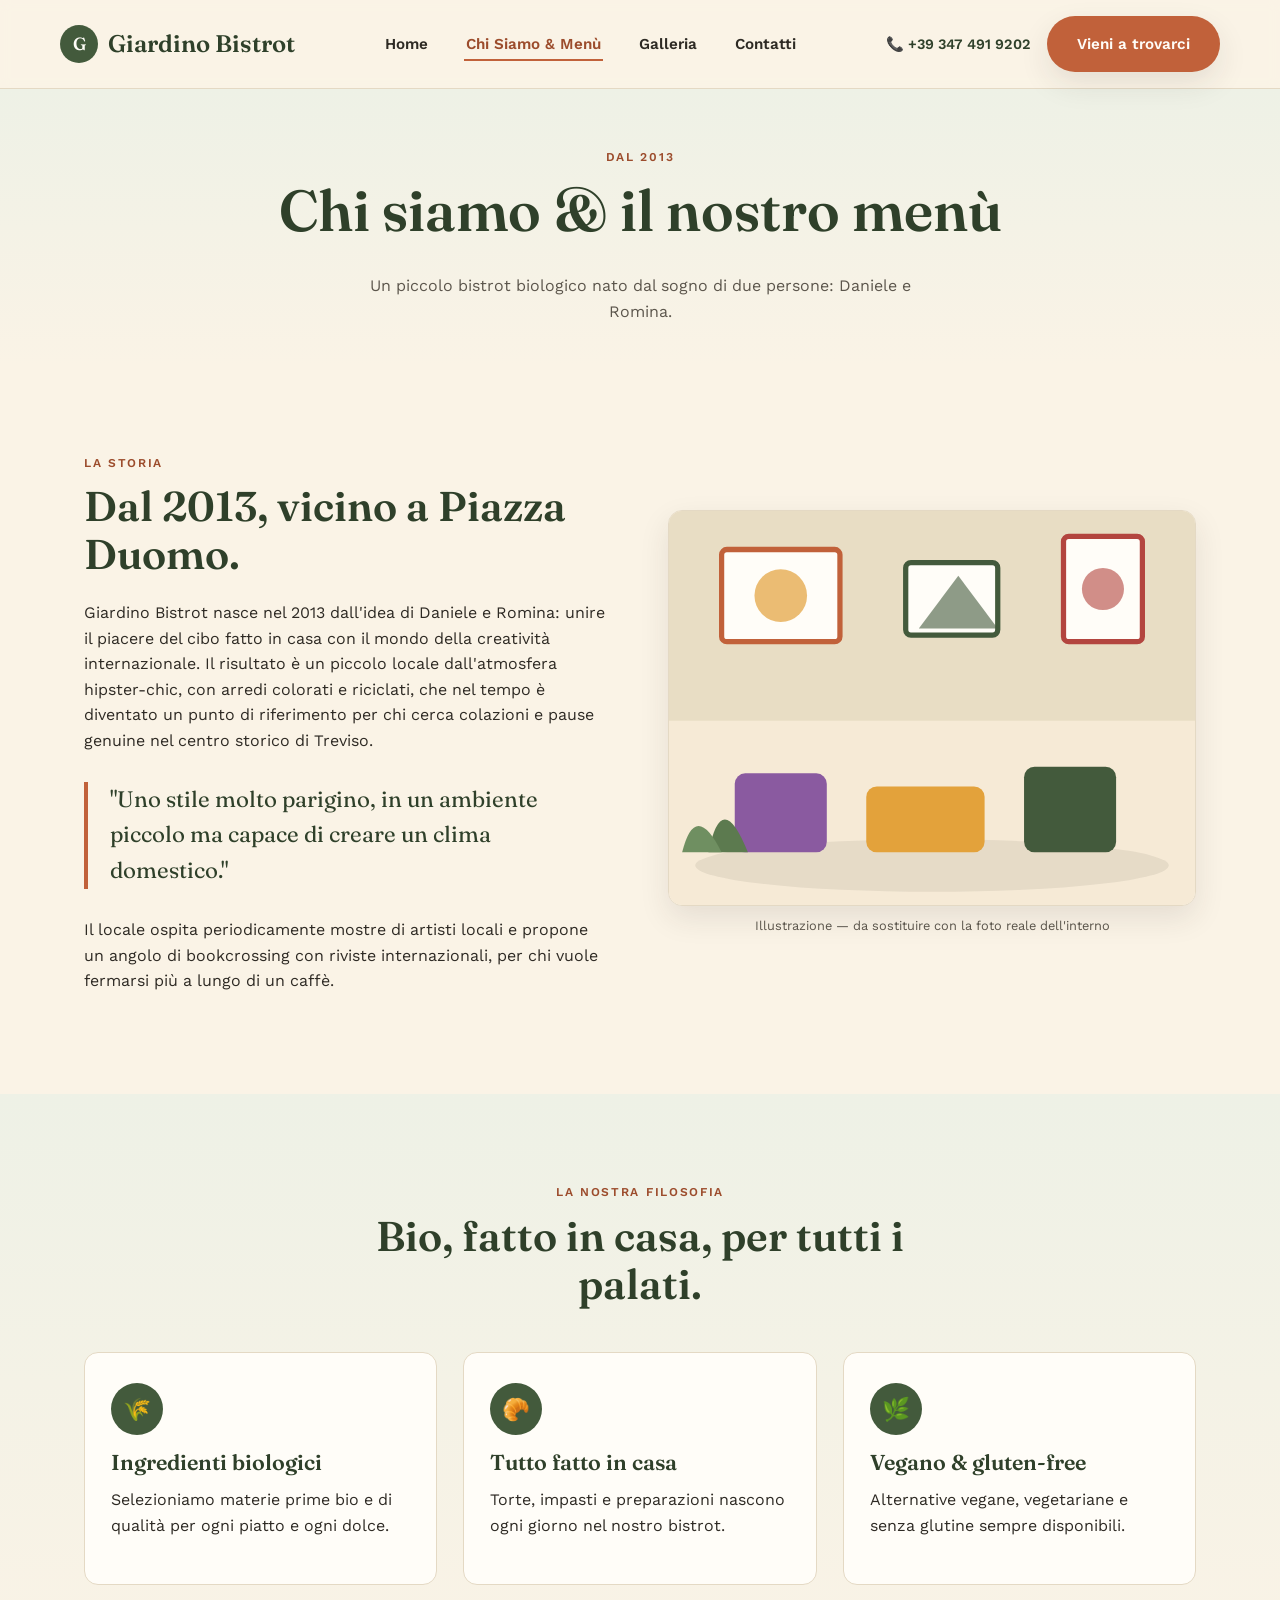
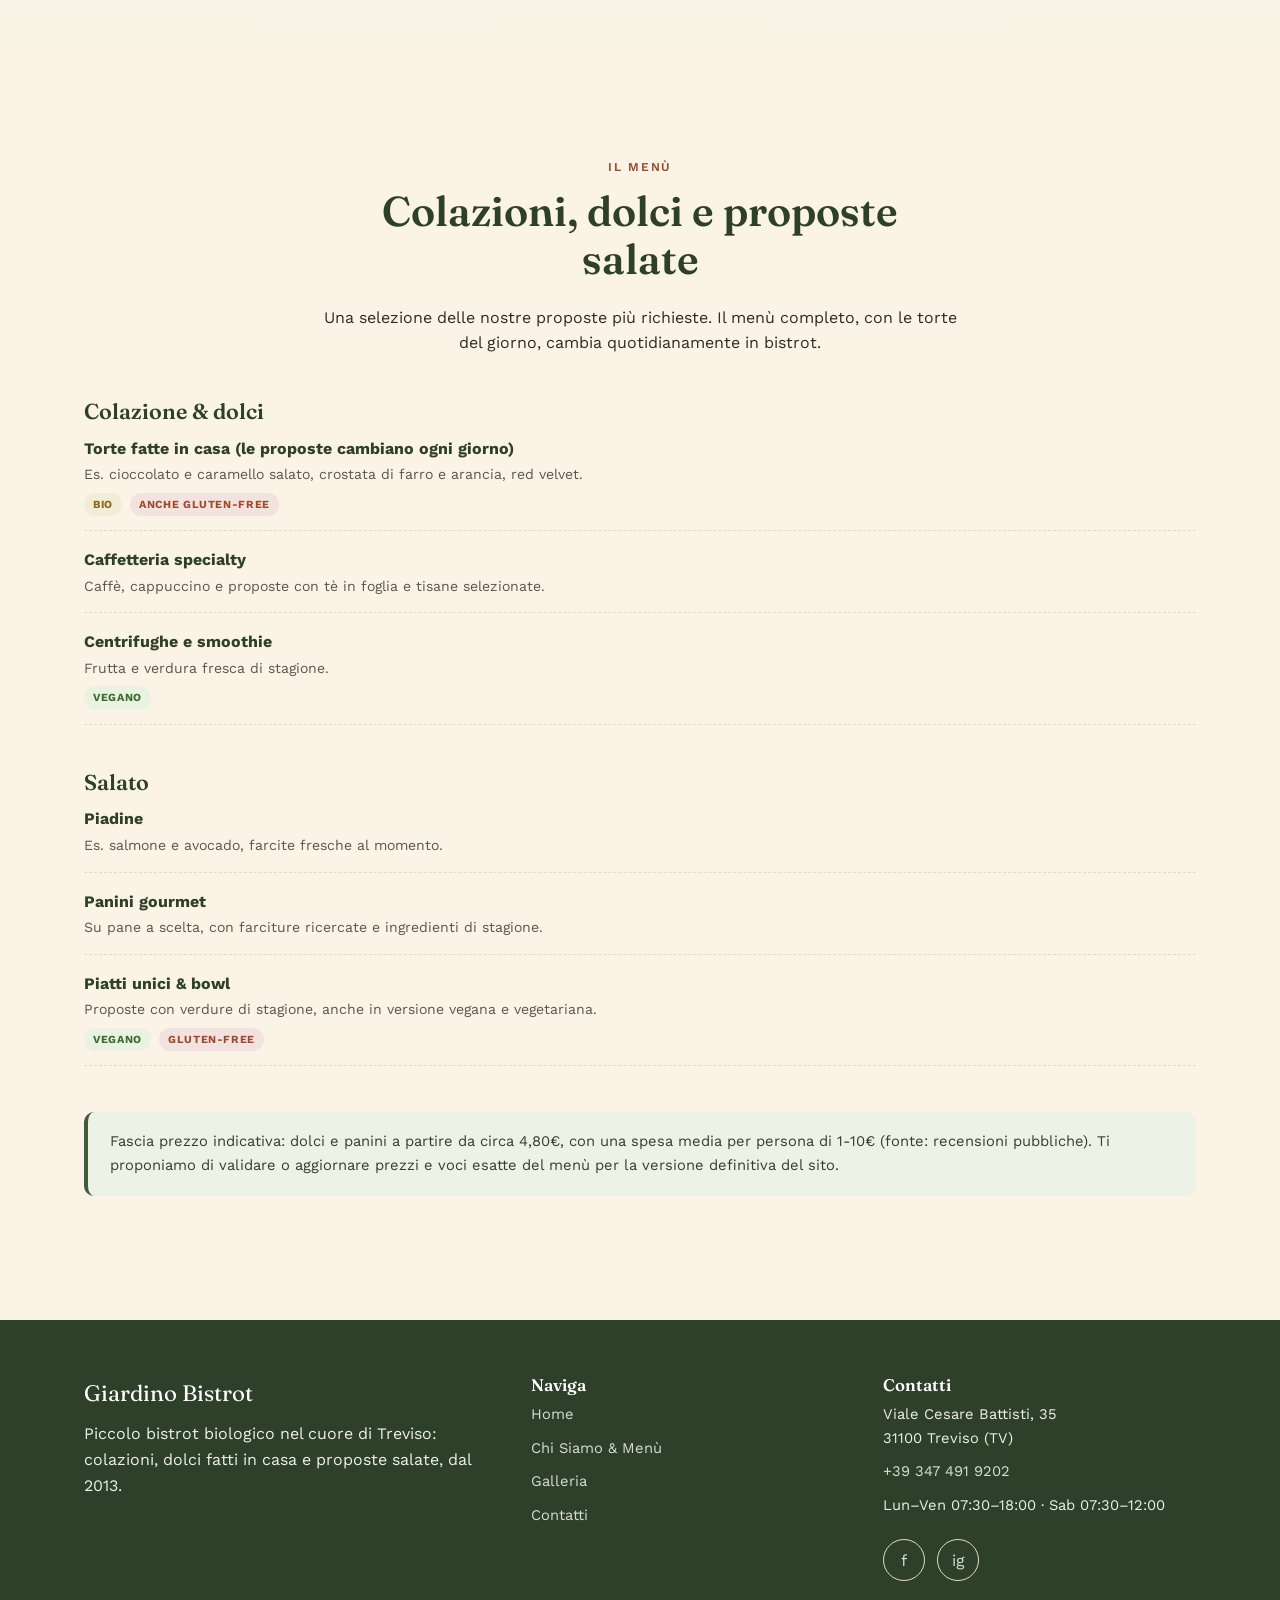
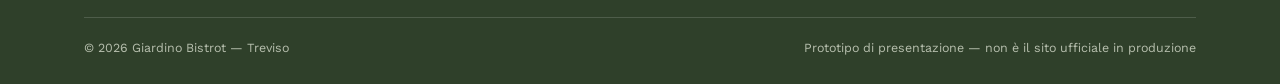
==== chi-siamo-menu.html @ d0998778 "feat: pagina Chi Siamo & Menu (storia, filosofia bio, menu)" ====
<!doctype html>
<html lang="it">
<head>
  <meta charset="UTF-8" />
  <meta name="viewport" content="width=device-width, initial-scale=1.0" />
  <title>Chi Siamo &amp; Menù | Giardino Bistrot Treviso</title>
  <meta name="description" content="La storia di Giardino Bistrot dal 2013 e il menù: torte fatte in casa, piadine, panini gourmet, opzioni vegane, bio e gluten-free." />
  <link rel="preconnect" href="https://fonts.googleapis.com">
  <link rel="preconnect" href="https://fonts.gstatic.com" crossorigin>
  <link href="https://fonts.googleapis.com/css2?family=Fraunces:opsz,wght@9..144,500;9..144,600;9..144,700&family=Work+Sans:wght@400;500;600;700&display=swap" rel="stylesheet">
  <link rel="stylesheet" href="css/style.css" />
</head>
<body>

  <header class="site-header">
    <div class="container nav">
      <a href="index.html" class="brand">
        <span class="brand__mark">G</span>
        Giardino Bistrot
      </a>

      <nav class="nav__links-wrap">
        <ul class="nav__links">
          <li><a href="index.html">Home</a></li>
          <li><a href="chi-siamo-menu.html" class="active">Chi Siamo &amp; Menù</a></li>
          <li><a href="galleria.html">Galleria</a></li>
          <li><a href="contatti.html">Contatti</a></li>
        </ul>
      </nav>

      <div class="nav__cta">
        <a class="nav__phone" href="tel:+393474919202">📞 +39 347 491 9202</a>
        <a class="btn btn--primary" href="contatti.html">Vieni a trovarci</a>
        <button class="nav__toggle" aria-label="Apri menu">
          <span></span><span></span><span></span>
        </button>
      </div>
    </div>
  </header>

  <section class="page-hero">
    <div class="container">
      <span class="eyebrow">Dal 2013</span>
      <h1>Chi siamo &amp; il nostro menù</h1>
      <p>Un piccolo bistrot biologico nato dal sogno di due persone: Daniele e Romina.</p>
    </div>
  </section>

  <!-- STORIA -->
  <section class="section">
    <div class="container split">
      <div class="split__text">
        <span class="eyebrow">La storia</span>
        <h2>Dal 2013, vicino a Piazza Duomo.</h2>
        <p>Giardino Bistrot nasce nel 2013 dall'idea di Daniele e Romina: unire il piacere del cibo fatto in casa con il mondo della creatività internazionale. Il risultato è un piccolo locale dall'atmosfera hipster-chic, con arredi colorati e riciclati, che nel tempo è diventato un punto di riferimento per chi cerca colazioni e pause genuine nel centro storico di Treviso.</p>
        <p class="story-quote">"Uno stile molto parigino, in un ambiente piccolo ma capace di creare un clima domestico."</p>
        <p>Il locale ospita periodicamente mostre di artisti locali e propone un angolo di bookcrossing con riviste internazionali, per chi vuole fermarsi più a lungo di un caffè.</p>
      </div>
      <div class="split__media">
        <div class="media-frame">
          <img src="images/interno-arredi-vintage.svg" alt="Illustrazione dell'interno con arredi vintage colorati" />
        </div>
        <p class="media-caption">Illustrazione — da sostituire con la foto reale dell'interno</p>
      </div>
    </div>
  </section>

  <!-- FILOSOFIA -->
  <section class="section section--sage">
    <div class="container">
      <div class="section-head center">
        <span class="eyebrow">La nostra filosofia</span>
        <h2>Bio, fatto in casa, per tutti i palati.</h2>
      </div>
      <div class="grid grid--3">
        <div class="card card--feature">
          <div class="card__icon">🌾</div>
          <h3>Ingredienti biologici</h3>
          <p>Selezioniamo materie prime bio e di qualità per ogni piatto e ogni dolce.</p>
        </div>
        <div class="card card--feature">
          <div class="card__icon">🥐</div>
          <h3>Tutto fatto in casa</h3>
          <p>Torte, impasti e preparazioni nascono ogni giorno nel nostro bistrot.</p>
        </div>
        <div class="card card--feature">
          <div class="card__icon">🌿</div>
          <h3>Vegano &amp; gluten-free</h3>
          <p>Alternative vegane, vegetariane e senza glutine sempre disponibili.</p>
        </div>
      </div>
    </div>
  </section>

  <!-- MENU -->
  <section class="section" id="menu">
    <div class="container">
      <div class="section-head center">
        <span class="eyebrow">Il menù</span>
        <h2>Colazioni, dolci e proposte salate</h2>
        <p>Una selezione delle nostre proposte più richieste. Il menù completo, con le torte del giorno, cambia quotidianamente in bistrot.</p>
      </div>

      <div class="menu-block">
        <h3>Colazione &amp; dolci</h3>
        <ul class="menu-list">
          <li>
            <div>
              <span class="menu-item__name">Torte fatte in casa (le proposte cambiano ogni giorno)</span>
              <span class="menu-item__desc">Es. cioccolato e caramello salato, crostata di farro e arancia, red velvet.</span>
              <div class="tag-row"><span class="tag tag--bio">Bio</span><span class="tag tag--gf">Anche gluten-free</span></div>
            </div>
          </li>
          <li>
            <div>
              <span class="menu-item__name">Caffetteria specialty</span>
              <span class="menu-item__desc">Caffè, cappuccino e proposte con tè in foglia e tisane selezionate.</span>
            </div>
          </li>
          <li>
            <div>
              <span class="menu-item__name">Centrifughe e smoothie</span>
              <span class="menu-item__desc">Frutta e verdura fresca di stagione.</span>
              <div class="tag-row"><span class="tag tag--vegan">Vegano</span></div>
            </div>
          </li>
        </ul>
      </div>

      <div class="menu-block">
        <h3>Salato</h3>
        <ul class="menu-list">
          <li>
            <div>
              <span class="menu-item__name">Piadine</span>
              <span class="menu-item__desc">Es. salmone e avocado, farcite fresche al momento.</span>
            </div>
          </li>
          <li>
            <div>
              <span class="menu-item__name">Panini gourmet</span>
              <span class="menu-item__desc">Su pane a scelta, con farciture ricercate e ingredienti di stagione.</span>
            </div>
          </li>
          <li>
            <div>
              <span class="menu-item__name">Piatti unici &amp; bowl</span>
              <span class="menu-item__desc">Proposte con verdure di stagione, anche in versione vegana e vegetariana.</span>
              <div class="tag-row"><span class="tag tag--vegan">Vegano</span><span class="tag tag--gf">Gluten-free</span></div>
            </div>
          </li>
        </ul>
      </div>

      <div class="callout">
        Fascia prezzo indicativa: dolci e panini a partire da circa 4,80€, con una spesa media per persona di 1-10€ (fonte: recensioni pubbliche). Ti proponiamo di validare o aggiornare prezzi e voci esatte del menù per la versione definitiva del sito.
      </div>
    </div>
  </section>

  <footer class="site-footer">
    <div class="container">
      <div class="footer-grid">
        <div>
          <div class="footer-brand">Giardino Bistrot</div>
          <p>Piccolo bistrot biologico nel cuore di Treviso: colazioni, dolci fatti in casa e proposte salate, dal 2013.</p>
        </div>
        <div>
          <h4>Naviga</h4>
          <ul class="footer-list">
            <li><a href="index.html">Home</a></li>
            <li><a href="chi-siamo-menu.html">Chi Siamo &amp; Menù</a></li>
            <li><a href="galleria.html">Galleria</a></li>
            <li><a href="contatti.html">Contatti</a></li>
          </ul>
        </div>
        <div>
          <h4>Contatti</h4>
          <ul class="footer-list">
            <li>Viale Cesare Battisti, 35<br />31100 Treviso (TV)</li>
            <li><a href="tel:+393474919202">+39 347 491 9202</a></li>
            <li>Lun–Ven 07:30–18:00 · Sab 07:30–12:00</li>
          </ul>
          <div class="social-row">
            <a href="https://www.facebook.com/giardinobistrot/" target="_blank" rel="noopener" aria-label="Facebook">f</a>
            <a href="https://www.instagram.com/giardinobistrot/" target="_blank" rel="noopener" aria-label="Instagram">ig</a>
          </div>
        </div>
      </div>
      <div class="footer-bottom">
        <span>© 2026 Giardino Bistrot — Treviso</span>
        <span>Prototipo di presentazione — non è il sito ufficiale in produzione</span>
      </div>
    </div>
  </footer>

  <script src="js/main.js"></script>
</body>
</html>
---- css/style.css ----
/* ==========================================================================
   Giardino Bistrot — Design system
   Palette "bio-chic parigino": verde bosco, terracotta, crema, senape
   ========================================================================== */

:root {
  --color-cream: #faf3e6;
  --color-cream-2: #fffdf8;
  --color-forest: #435a3c;
  --color-forest-dark: #2f402a;
  --color-terracotta: #c1613a;
  --color-terracotta-dark: #9c4c2c;
  --color-mustard: #e3a23b;
  --color-cherry: #b3453f;
  --color-charcoal: #2e2a24;
  --color-charcoal-soft: #5c564c;
  --color-border: #e4d9c4;

  --font-display: "Fraunces", "Georgia", serif;
  --font-body: "Work Sans", "Helvetica Neue", Arial, sans-serif;

  --radius-md: 14px;
  --radius-lg: 26px;
  --shadow-soft: 0 12px 30px rgba(46, 42, 36, 0.1);
  --container-width: 1160px;
}

* {
  box-sizing: border-box;
}

html {
  scroll-behavior: smooth;
}

body {
  margin: 0;
  font-family: var(--font-body);
  background: var(--color-cream);
  color: var(--color-charcoal);
  line-height: 1.6;
  -webkit-font-smoothing: antialiased;
}

img {
  max-width: 100%;
  display: block;
}

a {
  color: inherit;
  text-decoration: none;
}

h1, h2, h3, h4 {
  font-family: var(--font-display);
  font-weight: 600;
  line-height: 1.15;
  margin: 0 0 0.5em;
  color: var(--color-forest-dark);
}

h1 { font-size: clamp(2.4rem, 5vw, 3.6rem); }
h2 { font-size: clamp(1.9rem, 3.6vw, 2.6rem); }
h3 { font-size: 1.35rem; }

p { margin: 0 0 1em; }

.container {
  width: 100%;
  max-width: var(--container-width);
  margin: 0 auto;
  padding: 0 24px;
}

.eyebrow {
  display: inline-block;
  font-family: var(--font-body);
  font-weight: 600;
  letter-spacing: 0.14em;
  text-transform: uppercase;
  font-size: 0.75rem;
  color: var(--color-terracotta-dark);
  margin-bottom: 0.9em;
}

.section {
  padding: 84px 0;
}

.section--tight { padding: 56px 0; }

.section--sage {
  background: linear-gradient(180deg, #eef1e6 0%, var(--color-cream) 100%);
}

.section-head {
  max-width: 640px;
  margin-bottom: 44px;
}

.section-head.center {
  margin-left: auto;
  margin-right: auto;
  text-align: center;
}

/* Vichy checker divider — nod to the red/white deli paper on the sandwiches */
.vichy-divider {
  height: 10px;
  background-image: repeating-conic-gradient(
    var(--color-cherry) 0% 25%,
    var(--color-cream-2) 0% 50%
  );
  background-size: 20px 20px;
  opacity: 0.85;
}

/* ---------- Buttons ---------- */
.btn {
  display: inline-flex;
  align-items: center;
  gap: 8px;
  padding: 14px 28px;
  border-radius: 999px;
  font-family: var(--font-body);
  font-weight: 600;
  font-size: 0.95rem;
  border: 2px solid transparent;
  cursor: pointer;
  transition: transform 0.15s ease, box-shadow 0.15s ease, background 0.2s ease, color 0.2s ease;
}

.btn:hover { transform: translateY(-2px); }

.btn--primary {
  background: var(--color-terracotta);
  color: var(--color-cream-2);
  box-shadow: var(--shadow-soft);
}
.btn--primary:hover { background: var(--color-terracotta-dark); }

.btn--outline {
  background: transparent;
  border-color: var(--color-forest);
  color: var(--color-forest-dark);
}
.btn--outline:hover { background: var(--color-forest); color: #fff; }

.btn--light {
  background: var(--color-cream-2);
  color: var(--color-forest-dark);
}

/* ---------- Header / Nav ---------- */
.site-header {
  position: sticky;
  top: 0;
  z-index: 50;
  background: rgba(250, 243, 230, 0.92);
  backdrop-filter: blur(6px);
  border-bottom: 1px solid var(--color-border);
}

.nav {
  display: flex;
  align-items: center;
  justify-content: space-between;
  padding: 16px 0;
}

.brand {
  display: flex;
  align-items: center;
  gap: 10px;
  font-family: var(--font-display);
  font-size: 1.5rem;
  font-weight: 600;
  color: var(--color-forest-dark);
}

.brand__mark {
  width: 38px;
  height: 38px;
  border-radius: 50%;
  background: var(--color-forest);
  color: var(--color-cream-2);
  display: flex;
  align-items: center;
  justify-content: center;
  font-family: var(--font-display);
  font-size: 1.1rem;
}

.nav__links {
  display: flex;
  align-items: center;
  gap: 34px;
  list-style: none;
  margin: 0;
  padding: 0;
}

.nav__links a {
  font-weight: 600;
  font-size: 0.95rem;
  color: var(--color-charcoal);
  padding: 6px 2px;
  border-bottom: 2px solid transparent;
  transition: border-color 0.2s ease, color 0.2s ease;
}

.nav__links a:hover,
.nav__links a.active {
  color: var(--color-terracotta-dark);
  border-color: var(--color-terracotta);
}

.nav__cta {
  display: flex;
  align-items: center;
  gap: 16px;
}

.nav__phone {
  display: flex;
  align-items: center;
  gap: 6px;
  font-weight: 600;
  font-size: 0.9rem;
  color: var(--color-forest-dark);
}

.nav__toggle {
  display: none;
  flex-direction: column;
  gap: 5px;
  background: none;
  border: none;
  cursor: pointer;
  padding: 6px;
}

.nav__toggle span {
  width: 26px;
  height: 2px;
  background: var(--color-forest-dark);
  border-radius: 2px;
}

/* ---------- Hero ---------- */
.hero {
  padding: 56px 0 70px;
}

.hero__grid {
  display: grid;
  grid-template-columns: 1.05fr 0.95fr;
  gap: 48px;
  align-items: center;
}

.hero__badges {
  display: flex;
  flex-wrap: wrap;
  gap: 12px;
  margin: 22px 0 28px;
}

.badge {
  display: inline-flex;
  align-items: center;
  gap: 6px;
  background: var(--color-cream-2);
  border: 1px solid var(--color-border);
  padding: 8px 14px;
  border-radius: 999px;
  font-size: 0.85rem;
  font-weight: 600;
  color: var(--color-forest-dark);
}

.badge__star { color: var(--color-mustard); }

.hero__actions {
  display: flex;
  gap: 16px;
  flex-wrap: wrap;
}

/* ---------- Media frame (illustrazioni / foto) ---------- */
.media-frame {
  position: relative;
  border-radius: var(--radius-md);
  overflow: hidden;
  border: 1px solid var(--color-border);
  background: var(--color-cream-2);
  box-shadow: var(--shadow-soft);
  aspect-ratio: 4 / 3;
}

.media-frame img {
  width: 100%;
  height: 100%;
  object-fit: cover;
  display: block;
}

.media-frame--wide {
  aspect-ratio: 16 / 9;
  border-radius: var(--radius-lg);
}

.hero .media-frame {
  aspect-ratio: 4 / 3;
  border-radius: var(--radius-lg);
}

.media-caption {
  margin-top: 10px;
  font-size: 0.8rem;
  color: var(--color-charcoal-soft);
  text-align: center;
}

.gallery-grid figure {
  margin: 0;
}

.gallery-grid .media-frame {
  cursor: pointer;
  transition: transform 0.2s ease;
}

.gallery-grid .media-frame:hover { transform: translateY(-3px); }

.lightbox__panel img {
  width: 100%;
  border-radius: var(--radius-md);
  margin-bottom: 16px;
}

/* ---------- Photo slot placeholders (fallback, non ancora sostituiti) ---------- */
.photo-slot {
  position: relative;
  display: flex;
  flex-direction: column;
  align-items: center;
  justify-content: center;
  text-align: center;
  gap: 8px;
  background: repeating-linear-gradient(
      135deg,
      rgba(67, 90, 60, 0.07),
      rgba(67, 90, 60, 0.07) 10px,
      rgba(193, 97, 58, 0.07) 10px,
      rgba(193, 97, 58, 0.07) 20px
    ),
    var(--color-cream-2);
  border: 2px dashed var(--color-terracotta);
  border-radius: var(--radius-md);
  color: var(--color-charcoal-soft);
  padding: 20px;
  min-height: 220px;
}

.photo-slot__icon {
  font-size: 1.8rem;
}

.photo-slot__label {
  font-size: 0.85rem;
  font-weight: 600;
  color: var(--color-forest-dark);
  max-width: 220px;
}

.photo-slot__tag {
  font-size: 0.7rem;
  text-transform: uppercase;
  letter-spacing: 0.08em;
  color: var(--color-terracotta-dark);
  font-weight: 700;
}

.hero .photo-slot {
  min-height: 380px;
  border-radius: var(--radius-lg);
}

/* ---------- Feature / info cards ---------- */
.grid {
  display: grid;
  gap: 26px;
}

.grid--3 { grid-template-columns: repeat(3, 1fr); }
.grid--2 { grid-template-columns: repeat(2, 1fr); }
.grid--4 { grid-template-columns: repeat(4, 1fr); }

.card {
  background: var(--color-cream-2);
  border: 1px solid var(--color-border);
  border-radius: var(--radius-md);
  padding: 30px 26px;
}

.card--feature {
  text-align: left;
}

.card__icon {
  width: 52px;
  height: 52px;
  border-radius: 50%;
  background: var(--color-forest);
  color: var(--color-cream-2);
  display: flex;
  align-items: center;
  justify-content: center;
  font-size: 1.4rem;
  margin-bottom: 16px;
}

/* ---------- About / split sections ---------- */
.split {
  display: grid;
  grid-template-columns: 1fr 1fr;
  gap: 56px;
  align-items: center;
}

.split--reverse .split__text { order: 2; }
.split--reverse .split__media { order: 1; }

/* ---------- Reviews ---------- */
.review-card {
  background: var(--color-cream-2);
  border: 1px solid var(--color-border);
  border-radius: var(--radius-md);
  padding: 26px;
  position: relative;
}

.review-card__stars {
  color: var(--color-mustard);
  letter-spacing: 2px;
  margin-bottom: 10px;
}

.review-card__author {
  font-weight: 700;
  color: var(--color-forest-dark);
  margin-top: 14px;
  font-size: 0.9rem;
}

.review-card__source {
  font-size: 0.78rem;
  color: var(--color-charcoal-soft);
}

/* ---------- Gallery ---------- */
.gallery-grid {
  display: grid;
  grid-template-columns: repeat(4, 1fr);
  gap: 20px;
}

.gallery-grid .photo-slot {
  min-height: 200px;
  cursor: pointer;
}

.gallery-grid .photo-slot:nth-child(5n+1) { min-height: 280px; grid-row: span 2; }

/* ---------- Lightbox ---------- */
.lightbox {
  position: fixed;
  inset: 0;
  background: rgba(46, 42, 36, 0.88);
  display: none;
  align-items: center;
  justify-content: center;
  z-index: 200;
  padding: 30px;
}

.lightbox.is-open { display: flex; }

.lightbox__panel {
  background: var(--color-cream-2);
  border-radius: var(--radius-md);
  padding: 34px;
  max-width: 520px;
  text-align: center;
  position: relative;
}

.lightbox__close {
  position: absolute;
  top: 14px;
  right: 18px;
  background: none;
  border: none;
  font-size: 1.4rem;
  cursor: pointer;
  color: var(--color-charcoal);
}

/* ---------- Contact ---------- */
.contact-grid {
  display: grid;
  grid-template-columns: 0.9fr 1.1fr;
  gap: 50px;
}

.info-list {
  list-style: none;
  padding: 0;
  margin: 0 0 28px;
  display: flex;
  flex-direction: column;
  gap: 18px;
}

.info-list li {
  display: flex;
  gap: 14px;
  align-items: flex-start;
}

.info-list__icon {
  width: 40px;
  height: 40px;
  flex-shrink: 0;
  border-radius: 50%;
  background: var(--color-forest);
  color: var(--color-cream-2);
  display: flex;
  align-items: center;
  justify-content: center;
}

.hours-table {
  width: 100%;
  border-collapse: collapse;
  margin: 18px 0 28px;
}

.hours-table td {
  padding: 10px 0;
  border-bottom: 1px solid var(--color-border);
  font-size: 0.95rem;
}

.hours-table td:last-child {
  text-align: right;
  font-weight: 600;
  color: var(--color-forest-dark);
}

.map-embed {
  width: 100%;
  height: 320px;
  border: 0;
  border-radius: var(--radius-md);
  filter: grayscale(0.15) sepia(0.08);
}

.social-row {
  display: flex;
  gap: 12px;
  margin-top: 22px;
}

.social-row a {
  width: 42px;
  height: 42px;
  border-radius: 50%;
  border: 1px solid var(--color-border);
  display: flex;
  align-items: center;
  justify-content: center;
  transition: background 0.2s ease, color 0.2s ease;
}

.social-row a:hover {
  background: var(--color-forest);
  color: var(--color-cream-2);
}

/* ---------- Form ---------- */
.form {
  background: var(--color-cream-2);
  border: 1px solid var(--color-border);
  border-radius: var(--radius-lg);
  padding: 36px;
}

.form-row {
  display: grid;
  grid-template-columns: 1fr 1fr;
  gap: 18px;
}

.field {
  margin-bottom: 18px;
}

.field label {
  display: block;
  font-size: 0.85rem;
  font-weight: 600;
  margin-bottom: 6px;
  color: var(--color-forest-dark);
}

.field input,
.field textarea {
  width: 100%;
  padding: 12px 14px;
  border-radius: 10px;
  border: 1px solid var(--color-border);
  background: var(--color-cream);
  font-family: var(--font-body);
  font-size: 0.95rem;
  color: var(--color-charcoal);
}

.field input:focus,
.field textarea:focus {
  outline: 2px solid var(--color-terracotta);
  outline-offset: 1px;
}

.field textarea { resize: vertical; min-height: 120px; }

.form-note {
  font-size: 0.8rem;
  color: var(--color-charcoal-soft);
  margin-top: 14px;
}

.form-success {
  display: none;
  background: #edf3e8;
  border: 1px solid var(--color-forest);
  color: var(--color-forest-dark);
  padding: 16px 18px;
  border-radius: 10px;
  margin-bottom: 18px;
  font-weight: 600;
}

.form-success.is-visible { display: block; }

/* ---------- Menu page ---------- */
.menu-block {
  margin-bottom: 46px;
}

.menu-list {
  list-style: none;
  padding: 0;
  margin: 0;
  display: flex;
  flex-direction: column;
  gap: 16px;
}

.menu-list li {
  display: flex;
  justify-content: space-between;
  gap: 16px;
  padding-bottom: 14px;
  border-bottom: 1px dashed var(--color-border);
}

.menu-item__name {
  font-weight: 700;
  color: var(--color-forest-dark);
  display: block;
}

.menu-item__desc {
  font-size: 0.88rem;
  color: var(--color-charcoal-soft);
}

.tag-row {
  display: flex;
  gap: 8px;
  flex-wrap: wrap;
  margin-top: 6px;
}

.tag {
  font-size: 0.68rem;
  text-transform: uppercase;
  letter-spacing: 0.06em;
  font-weight: 700;
  padding: 3px 9px;
  border-radius: 999px;
  background: #eef1e6;
  color: var(--color-forest-dark);
}

.tag--vegan { background: #eaf3e1; color: #3c6b2c; }
.tag--bio { background: #f3ecd8; color: #8a6a1f; }
.tag--gf { background: #f3e3e0; color: var(--color-terracotta-dark); }

.callout {
  background: #eef1e6;
  border-left: 4px solid var(--color-forest);
  padding: 18px 22px;
  border-radius: 10px;
  font-size: 0.92rem;
  color: var(--color-forest-dark);
}

/* ---------- Timeline (storia) ---------- */
.story-quote {
  font-family: var(--font-display);
  font-size: 1.4rem;
  color: var(--color-forest-dark);
  border-left: 4px solid var(--color-terracotta);
  padding-left: 22px;
  margin: 28px 0;
}

/* ---------- Footer ---------- */
.site-footer {
  background: var(--color-forest-dark);
  color: #eef1e6;
  padding: 56px 0 26px;
  margin-top: 40px;
}

.footer-grid {
  display: grid;
  grid-template-columns: 1.3fr 1fr 1fr;
  gap: 40px;
  margin-bottom: 36px;
}

.site-footer h4 {
  color: #fff;
  font-size: 1.05rem;
}

.site-footer a {
  color: #d8ded1;
}

.site-footer a:hover { color: #fff; }

.footer-brand {
  font-family: var(--font-display);
  font-size: 1.4rem;
  color: #fff;
  margin-bottom: 10px;
}

.footer-list {
  list-style: none;
  padding: 0;
  margin: 0;
  display: flex;
  flex-direction: column;
  gap: 10px;
  font-size: 0.92rem;
}

.footer-bottom {
  border-top: 1px solid rgba(255, 255, 255, 0.15);
  padding-top: 20px;
  font-size: 0.78rem;
  color: #b7bfae;
  display: flex;
  justify-content: space-between;
  flex-wrap: wrap;
  gap: 10px;
}

/* ---------- Page hero (inner pages) ---------- */
.page-hero {
  padding: 54px 0 40px;
  text-align: center;
  background: linear-gradient(180deg, #eef1e6 0%, var(--color-cream) 100%);
}

.page-hero p {
  max-width: 560px;
  margin: 0 auto;
  color: var(--color-charcoal-soft);
}

/* ---------- Responsive ---------- */
@media (max-width: 980px) {
  .hero__grid,
  .split,
  .contact-grid {
    grid-template-columns: 1fr;
  }

  .split--reverse .split__text,
  .split--reverse .split__media {
    order: initial;
  }

  .grid--3, .grid--4 { grid-template-columns: repeat(2, 1fr); }
  .gallery-grid { grid-template-columns: repeat(3, 1fr); }
  .footer-grid { grid-template-columns: 1fr 1fr; }
}

@media (max-width: 720px) {
  .nav__links,
  .nav__cta .nav__phone {
    display: none;
  }

  .nav__toggle { display: flex; }

  .nav.is-open .nav__links {
    display: flex;
    flex-direction: column;
    position: absolute;
    top: 68px;
    left: 0;
    right: 0;
    background: var(--color-cream);
    padding: 20px 24px 26px;
    border-bottom: 1px solid var(--color-border);
    gap: 18px;
  }

  .grid--3, .grid--4, .grid--2 { grid-template-columns: 1fr; }
  .gallery-grid { grid-template-columns: repeat(2, 1fr); }
  .footer-grid { grid-template-columns: 1fr; }
  .form-row { grid-template-columns: 1fr; }
  .section { padding: 60px 0; }
}

@media (max-width: 480px) {
  .gallery-grid { grid-template-columns: 1fr; }
  .hero__actions { flex-direction: column; align-items: stretch; }
  .hero__actions .btn { justify-content: center; }
}
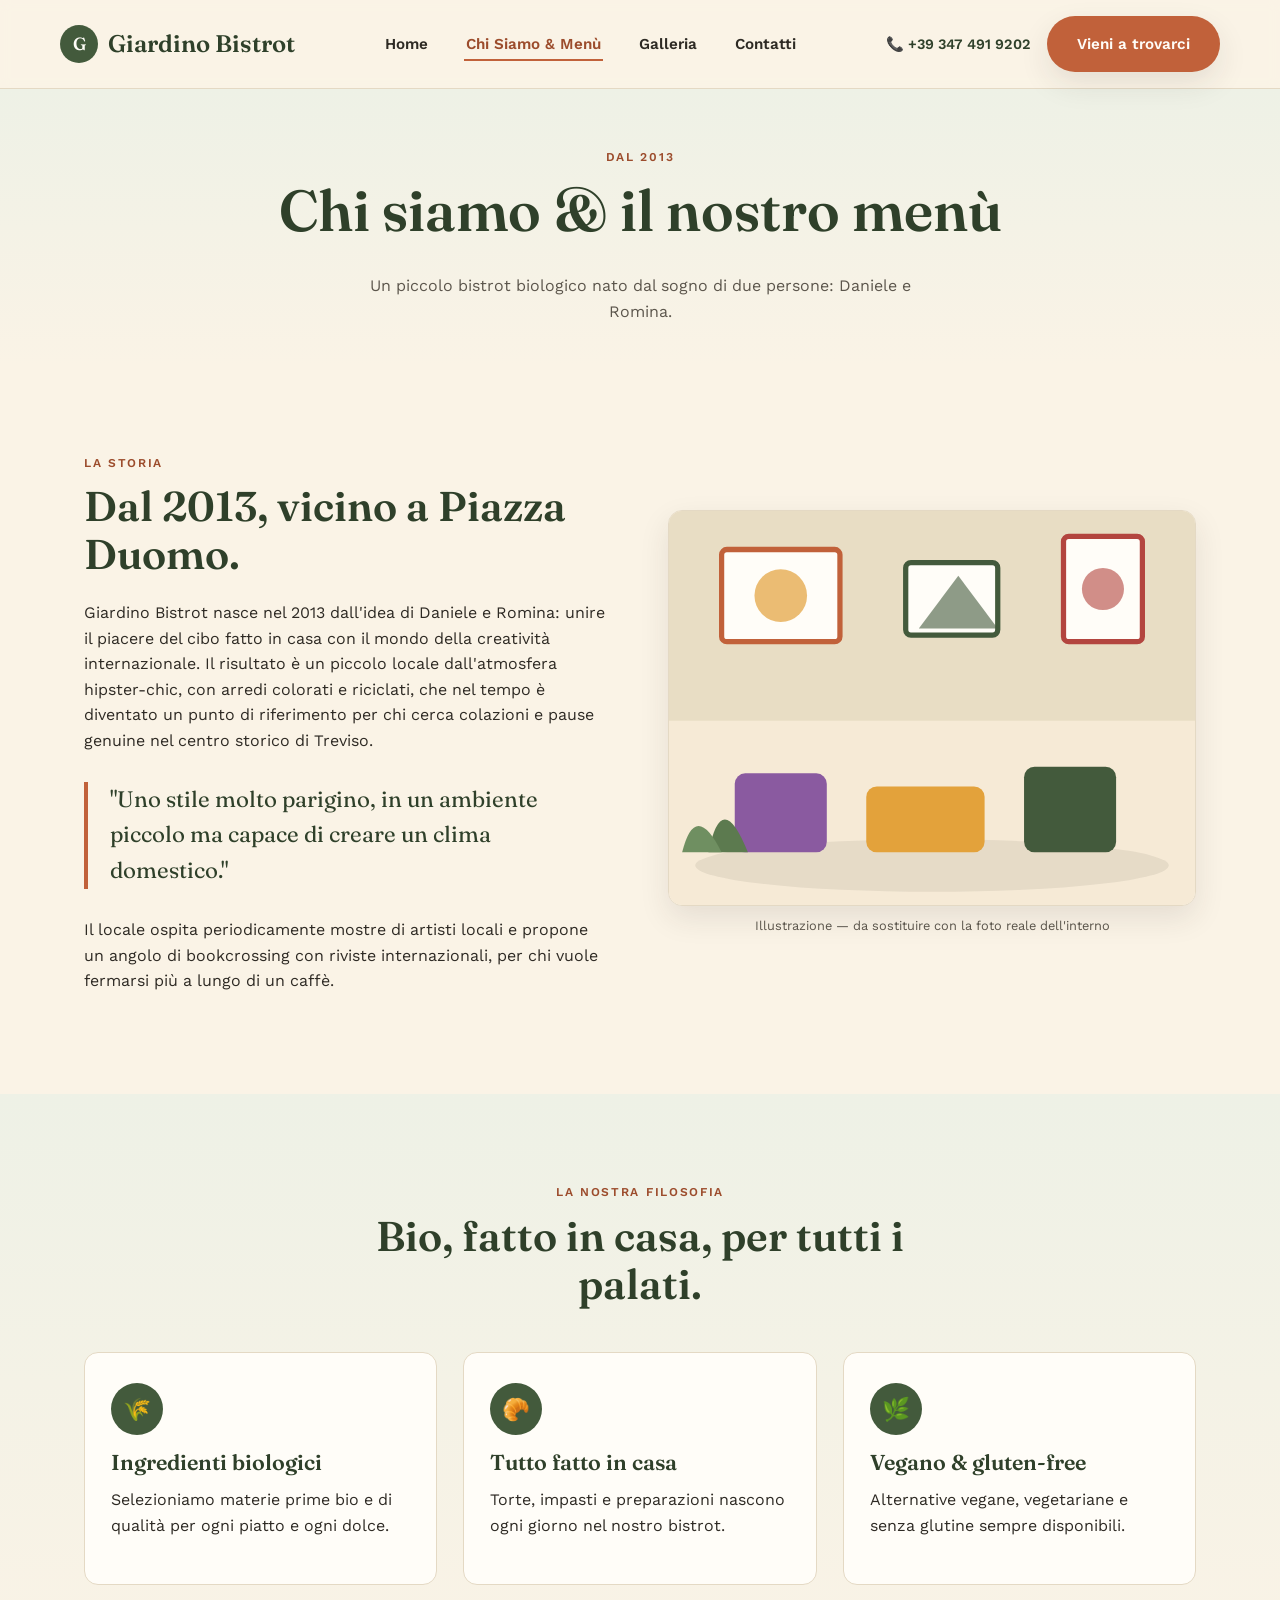
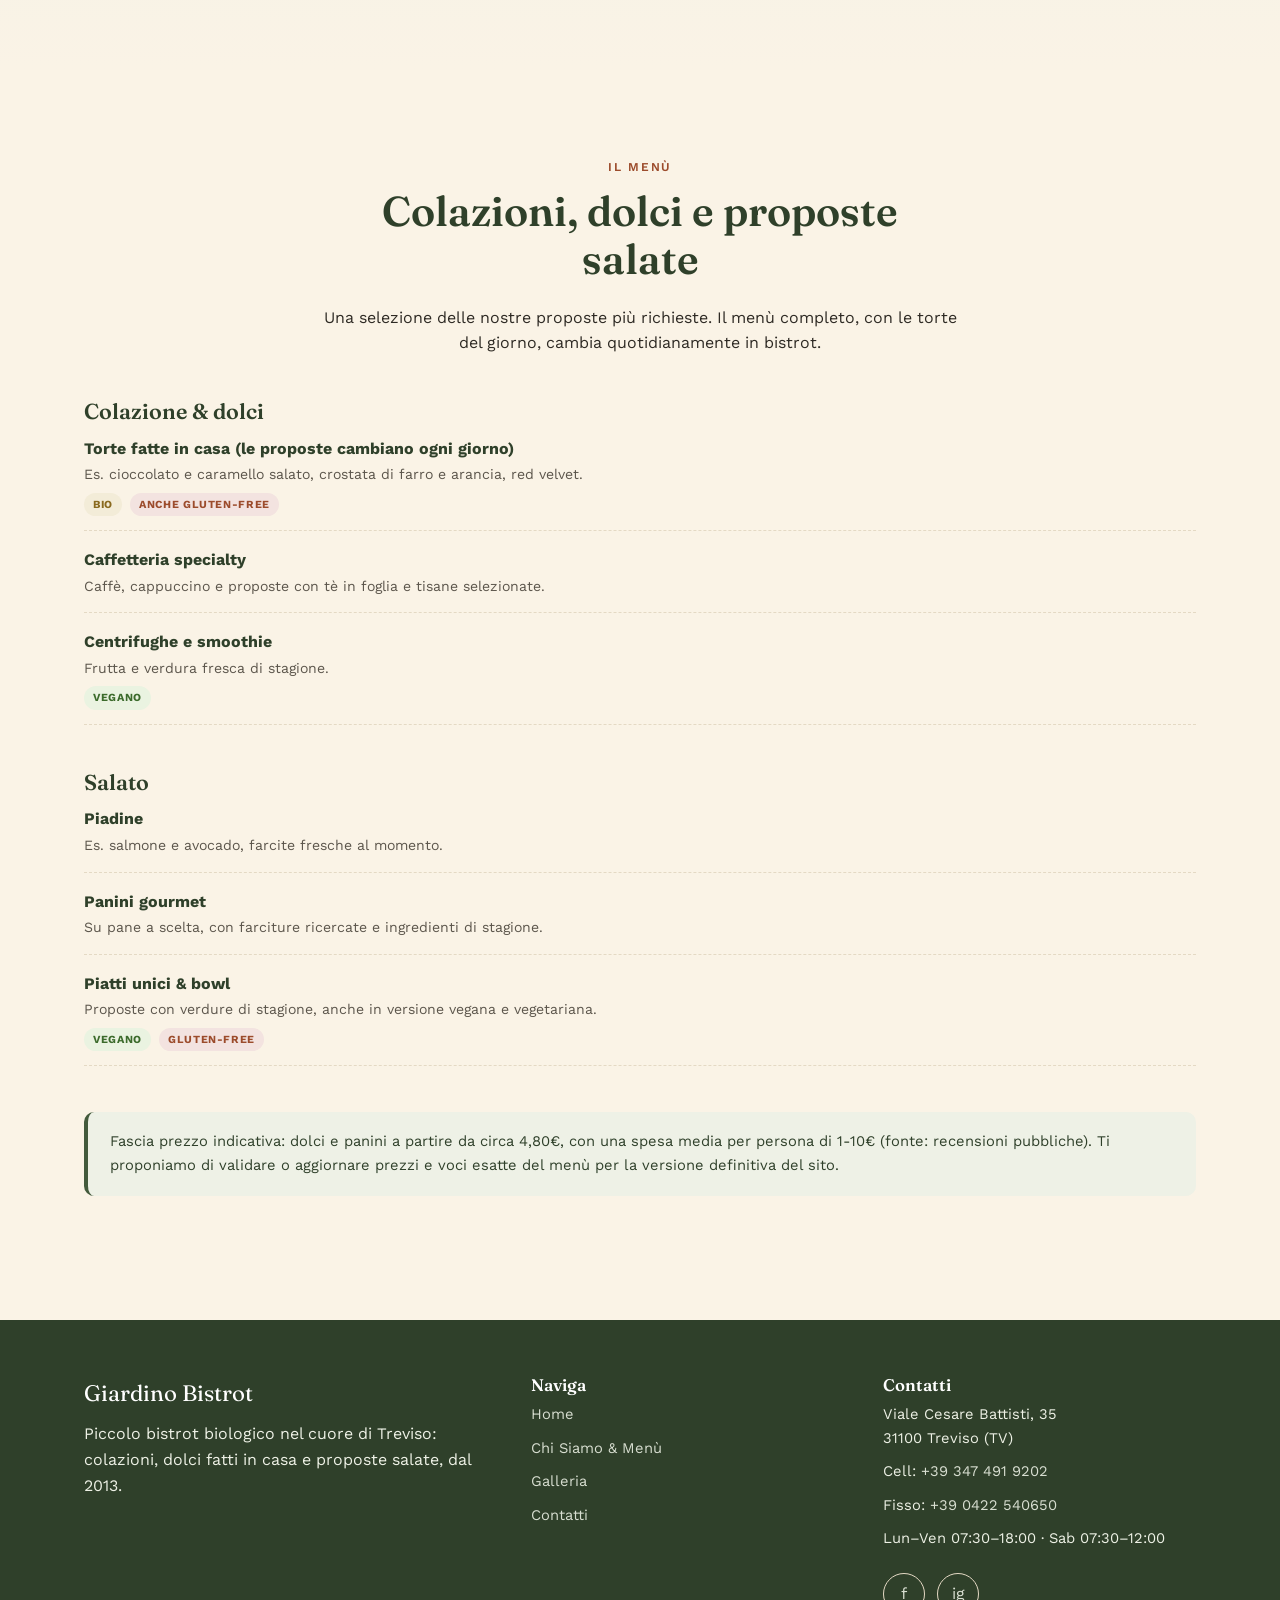
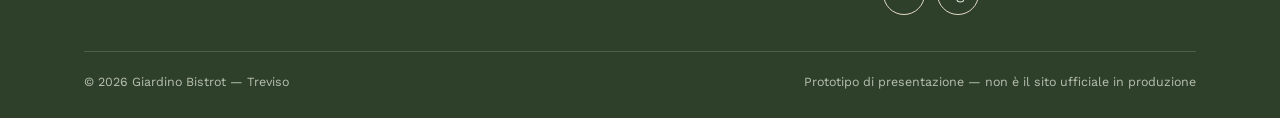
==== commit 2c35cf36: "feat: entrambi i numeri di telefono, note di validazione copy/prezzi, README e config Netlify" ====
--- a/chi-siamo-menu.html
+++ b/chi-siamo-menu.html
@@ -8,9 +8,13 @@
   <link rel="preconnect" href="https://fonts.googleapis.com">
   <link rel="preconnect" href="https://fonts.gstatic.com" crossorigin>
   <link href="https://fonts.googleapis.com/css2?family=Fraunces:opsz,wght@9..144,500;9..144,600;9..144,700&family=Work+Sans:wght@400;500;600;700&display=swap" rel="stylesheet">
+  <link rel="icon" type="image/svg+xml" href="images/favicon.svg" />
   <link rel="stylesheet" href="css/style.css" />
 </head>
 <body>
+
+  <!-- NOTA SVILUPPO: testi basati su fonti pubbliche (Instagram, Tripadvisor, Google) - bozza plausibile da validare col proprietario prima del lancio. Vedi README.md. -->
+
 
   <header class="site-header">
     <div class="container nav">
@@ -45,6 +49,7 @@
       <p>Un piccolo bistrot biologico nato dal sogno di due persone: Daniele e Romina.</p>
     </div>
   </section>
+
 
   <!-- STORIA -->
   <section class="section">
@@ -152,11 +157,13 @@
         </ul>
       </div>
 
+      <!-- NOTA: prezzi stimati da recensioni pubbliche, non un listino ufficiale del locale - da confermare col proprietario -->
       <div class="callout">
         Fascia prezzo indicativa: dolci e panini a partire da circa 4,80€, con una spesa media per persona di 1-10€ (fonte: recensioni pubbliche). Ti proponiamo di validare o aggiornare prezzi e voci esatte del menù per la versione definitiva del sito.
       </div>
     </div>
   </section>
+
 
   <footer class="site-footer">
     <div class="container">
@@ -178,7 +185,8 @@
           <h4>Contatti</h4>
           <ul class="footer-list">
             <li>Viale Cesare Battisti, 35<br />31100 Treviso (TV)</li>
-            <li><a href="tel:+393474919202">+39 347 491 9202</a></li>
+            <li>Cell: <a href="tel:+393474919202">+39 347 491 9202</a></li>
+            <li>Fisso: <a href="tel:+390422540650">+39 0422 540650</a></li>
             <li>Lun–Ven 07:30–18:00 · Sab 07:30–12:00</li>
           </ul>
           <div class="social-row">
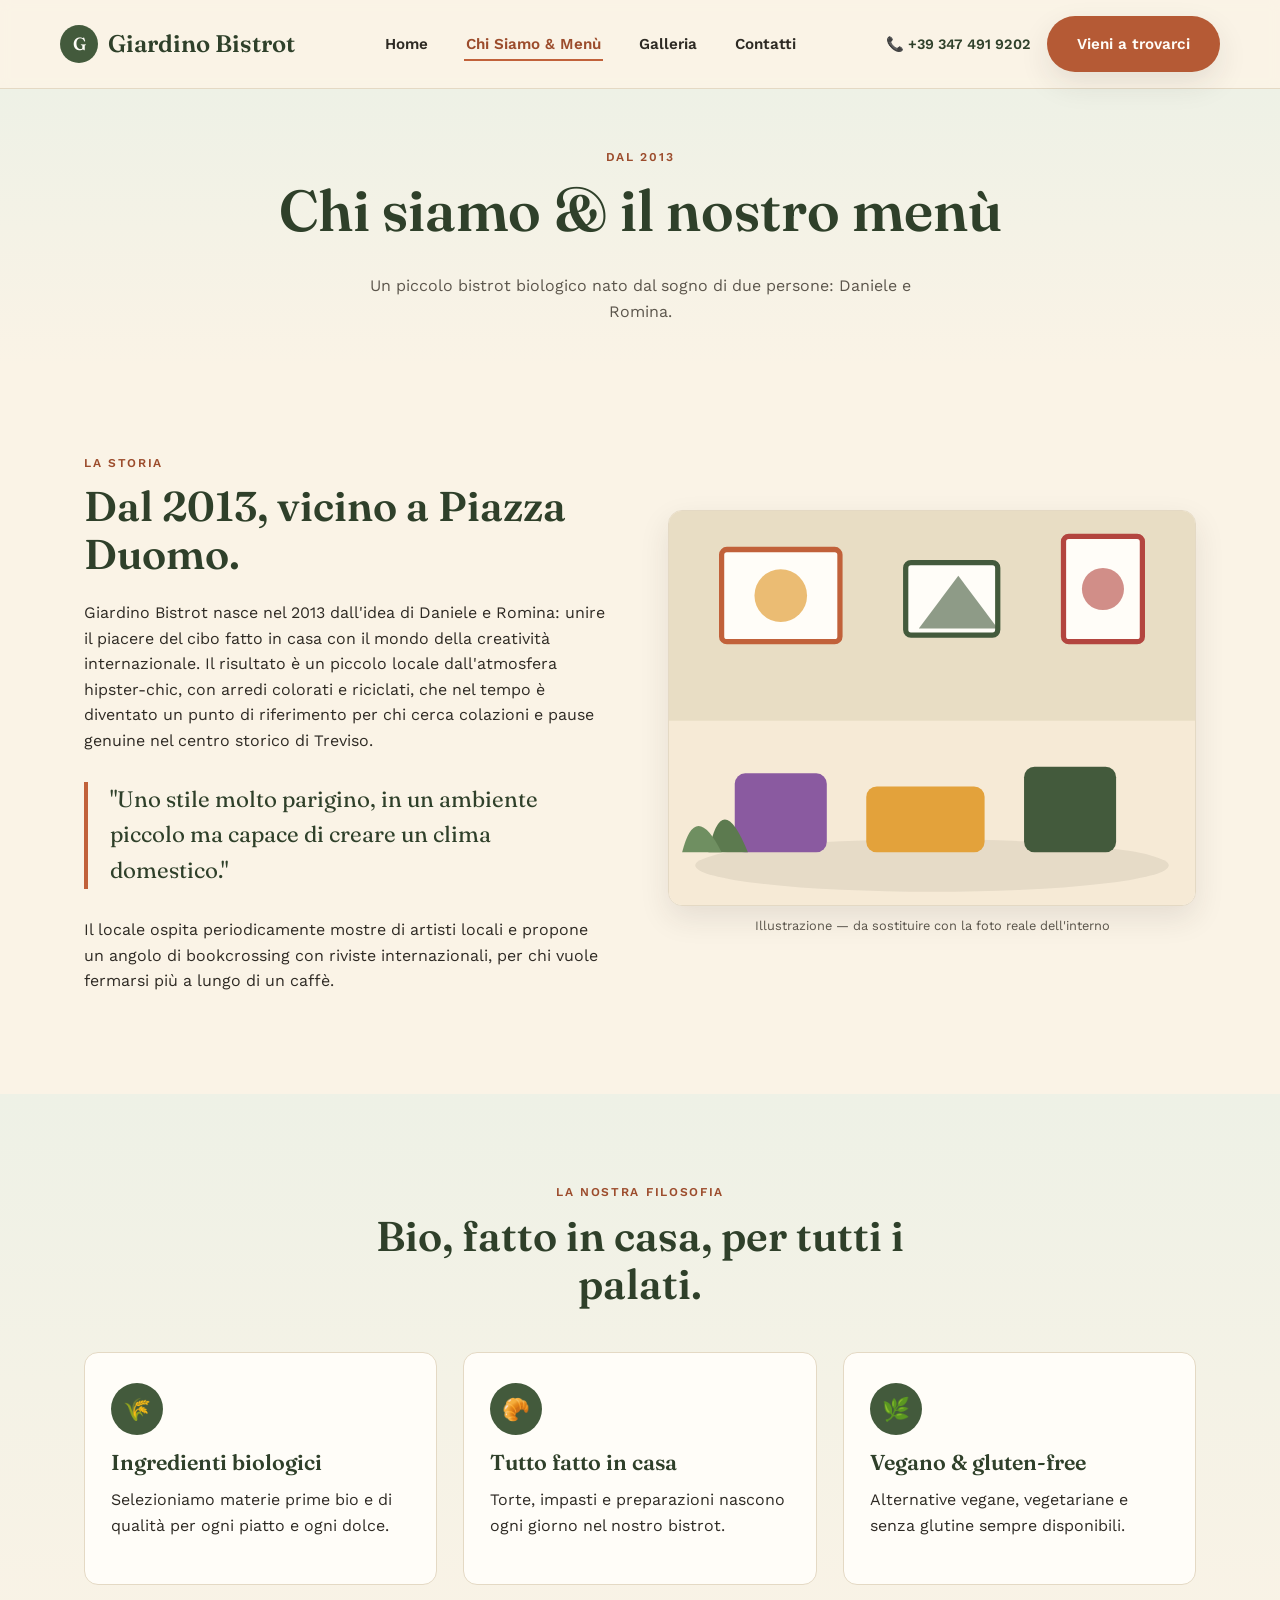
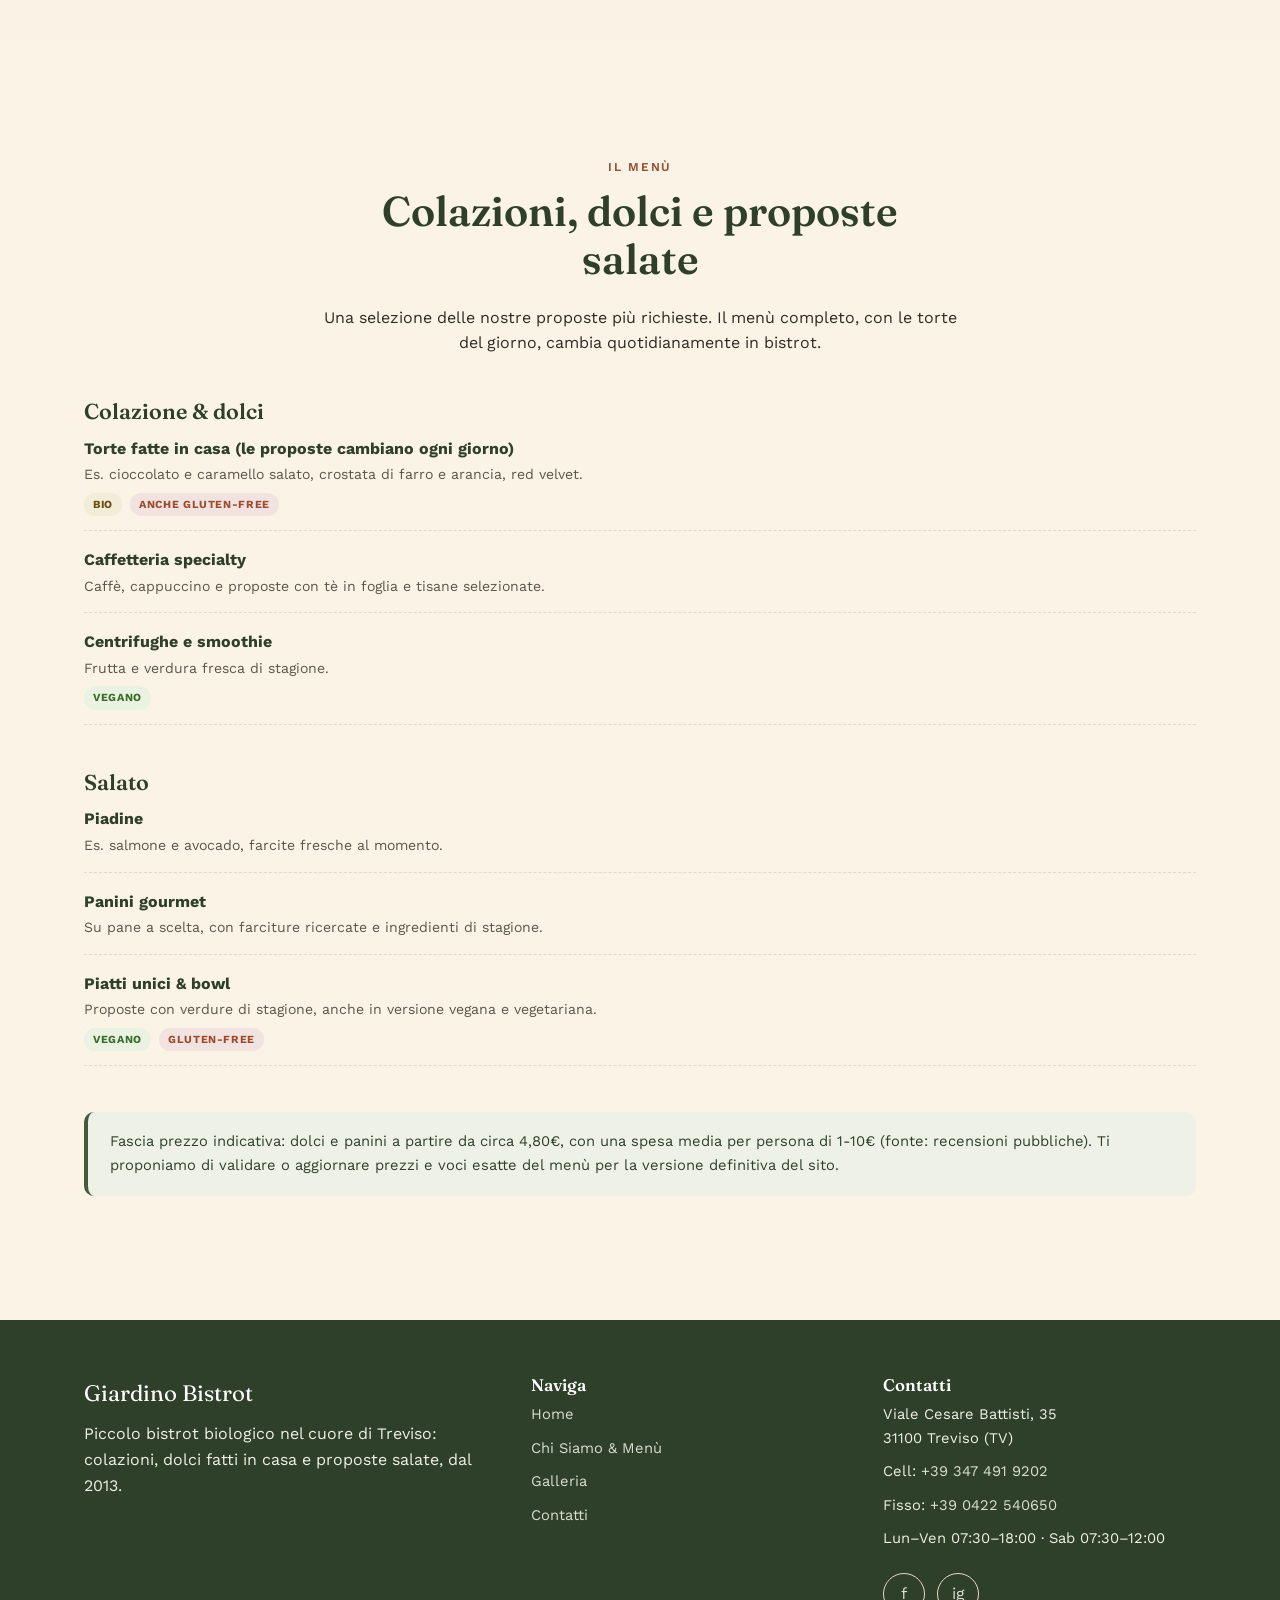
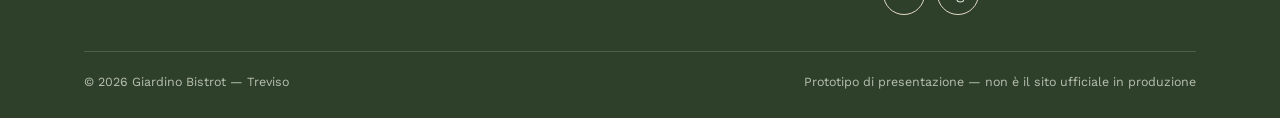
==== commit 2d4fa2fc: "fix: QA finale - SEO (Open Graph), accessibilita' (skip link, landmark main, navigazione da tastiera" ====
--- a/chi-siamo-menu.html
+++ b/chi-siamo-menu.html
@@ -10,11 +10,16 @@
   <link href="https://fonts.googleapis.com/css2?family=Fraunces:opsz,wght@9..144,500;9..144,600;9..144,700&family=Work+Sans:wght@400;500;600;700&display=swap" rel="stylesheet">
   <link rel="icon" type="image/svg+xml" href="images/favicon.svg" />
   <link rel="stylesheet" href="css/style.css" />
+  <meta property="og:type" content="website" />
+  <meta property="og:locale" content="it_IT" />
+  <meta property="og:title" content="Chi Siamo & Menù | Giardino Bistrot Treviso" />
+  <meta property="og:description" content="La storia di Giardino Bistrot dal 2013 e il menù: torte fatte in casa, piadine, panini gourmet, opzioni vegane, bio e gluten-free." />
 </head>
 <body>
 
   <!-- NOTA SVILUPPO: testi basati su fonti pubbliche (Instagram, Tripadvisor, Google) - bozza plausibile da validare col proprietario prima del lancio. Vedi README.md. -->
 
+  <a class="skip-link" href="#main-content">Salta al contenuto</a>
 
   <header class="site-header">
     <div class="container nav">
@@ -50,6 +55,7 @@
     </div>
   </section>
 
+  <main id="main-content">
 
   <!-- STORIA -->
   <section class="section">
@@ -63,7 +69,7 @@
       </div>
       <div class="split__media">
         <div class="media-frame">
-          <img src="images/interno-arredi-vintage.svg" alt="Illustrazione dell'interno con arredi vintage colorati" />
+          <img src="images/interno-arredi-vintage.svg" alt="Illustrazione dell'interno con arredi vintage colorati" loading="lazy" />
         </div>
         <p class="media-caption">Illustrazione — da sostituire con la foto reale dell'interno</p>
       </div>
@@ -164,6 +170,7 @@
     </div>
   </section>
 
+  </main>
 
   <footer class="site-footer">
     <div class="container">
--- a/css/style.css
+++ b/css/style.css
@@ -9,6 +9,7 @@
   --color-forest: #435a3c;
   --color-forest-dark: #2f402a;
   --color-terracotta: #c1613a;
+  --color-terracotta-btn: #b55a35; /* variante piu' scura di --color-terracotta: garantisce contrasto AA (4.5:1+) col testo bianco dei bottoni */
   --color-terracotta-dark: #9c4c2c;
   --color-mustard: #e3a23b;
   --color-cherry: #b3453f;
@@ -71,6 +72,24 @@
   max-width: var(--container-width);
   margin: 0 auto;
   padding: 0 24px;
+}
+
+/* ---------- Skip link (accessibilita' da tastiera) ---------- */
+.skip-link {
+  position: absolute;
+  top: -60px;
+  left: 12px;
+  z-index: 999;
+  background: var(--color-forest-dark);
+  color: #fff;
+  padding: 12px 20px;
+  border-radius: 8px;
+  font-weight: 600;
+  transition: top 0.15s ease;
+}
+
+.skip-link:focus {
+  top: 12px;
 }
 
 .eyebrow {
@@ -134,7 +153,7 @@
 .btn:hover { transform: translateY(-2px); }
 
 .btn--primary {
-  background: var(--color-terracotta);
+  background: var(--color-terracotta-btn);
   color: var(--color-cream-2);
   box-shadow: var(--shadow-soft);
 }
@@ -333,6 +352,11 @@
 }
 
 .gallery-grid .media-frame:hover { transform: translateY(-3px); }
+
+.gallery-grid .media-frame:focus-visible {
+  outline: 3px solid var(--color-terracotta-dark);
+  outline-offset: 2px;
+}
 
 .lightbox__panel img {
   width: 100%;
@@ -707,7 +731,7 @@
 }
 
 .tag--vegan { background: #eaf3e1; color: #3c6b2c; }
-.tag--bio { background: #f3ecd8; color: #8a6a1f; }
+.tag--bio { background: #f3ecd8; color: #674f17; }
 .tag--gf { background: #f3e3e0; color: var(--color-terracotta-dark); }
 
 .callout {
